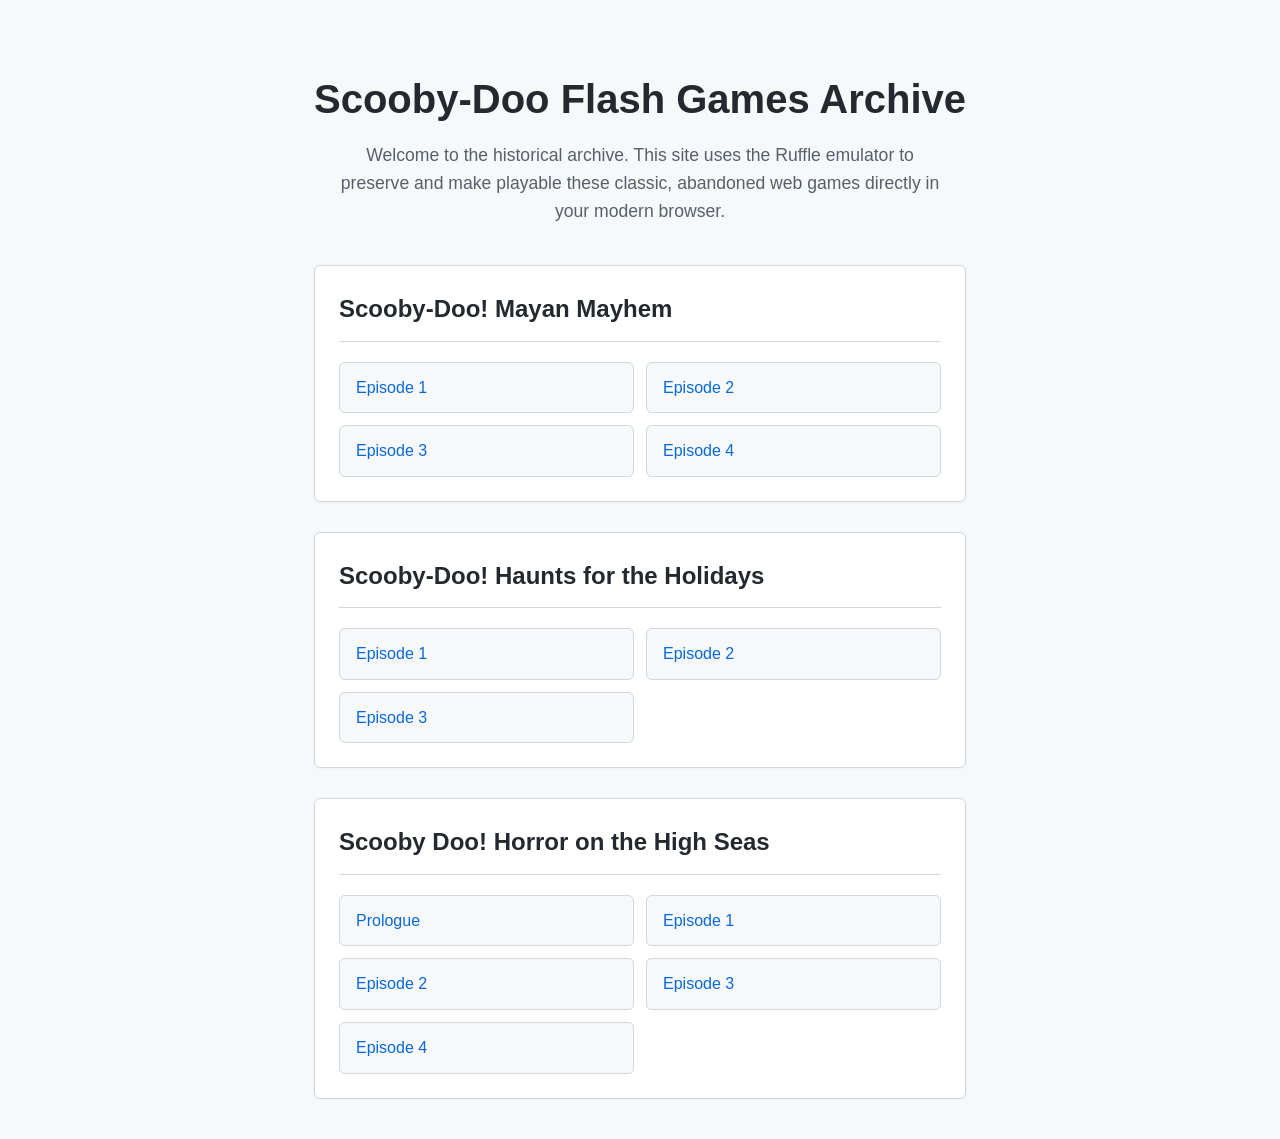
==== index.html @ fe39c6d1 "first commit" ====
<!DOCTYPE html>
<html lang="en">

<head>
    <meta charset="UTF-8">
    <meta name="viewport" content="width=device-width, initial-scale=1.0">
    <title>Scooby-Doo Flash Games Archive</title>
    <link rel="stylesheet" href="style.css">
</head>

<body>
    <div class="container">
        <header>
            <h1>Scooby-Doo Flash Games Archive</h1>
            <p>Welcome to the historical archive. This site uses the Ruffle emulator to preserve and make playable these
                classic, abandoned web games directly in your modern browser.</p>
        </header>

        <main class="games-grid">
            <!-- Mayan Mayhem -->
            <section class="series-card">
                <h2>Scooby-Doo! Mayan Mayhem</h2>
                <ul class="episode-list">
                    <li><a href="play.html?game=mayan-mayhem/episode-1.swf">Episode 1</a></li>
                    <li><a href="play.html?game=mayan-mayhem/episode-2.swf">Episode 2</a></li>
                    <li><a href="play.html?game=mayan-mayhem/episode-3.swf">Episode 3</a></li>
                    <li><a href="play.html?game=mayan-mayhem/episode-4.swf">Episode 4</a></li>
                </ul>
            </section>

            <!-- Haunts for the Holidays -->
            <section class="series-card">
                <h2>Scooby-Doo! Haunts for the Holidays</h2>
                <ul class="episode-list">
                    <li><a href="play.html?game=haunts-for-the-holidays/episode-1.swf">Episode 1</a></li>
                    <li><a href="play.html?game=haunts-for-the-holidays/episode-2.swf">Episode 2</a></li>
                    <li><a href="play.html?game=haunts-for-the-holidays/episode-3.swf">Episode 3</a></li>
                </ul>
            </section>

            <!-- Horror on the High Seas -->
            <section class="series-card">
                <h2>Scooby Doo! Horror on the High Seas</h2>
                <ul class="episode-list">
                    <li><a href="play.html?game=high-seas/prologue.swf">Prologue</a></li>
                    <li><a href="play.html?game=high-seas/episode-1.swf">Episode 1</a></li>
                    <li><a href="play.html?game=high-seas/episode-2.swf">Episode 2</a></li>
                    <li><a href="play.html?game=high-seas/episode-3.swf">Episode 3</a></li>
                    <li><a href="play.html?game=high-seas/episode-4.swf">Episode 4</a></li>
                </ul>
            </section>
        </main>
    </div>
</body>

</html>
---- style.css ----
:root {
    --bg-color: #f6f8fa;
    --text-color: #24292f;
    --link-color: #0969da;
    --border-color: #d0d7de;
    --card-bg: #ffffff;
    --radius: 6px;
    --font-sans: -apple-system, BlinkMacSystemFont, "Segoe UI", "Noto Sans", Helvetica, Arial, sans-serif;
}

* {
    box-sizing: border-box;
}

body {
    font-family: var(--font-sans);
    background-color: var(--bg-color);
    color: var(--text-color);
    line-height: 1.6;
    margin: 0;
    padding: 0;
    display: flex;
    flex-direction: column;
    min-height: 100vh;
}

.container {
    max-width: 900px;
    margin: 0 auto;
    padding: 40px 20px;
    flex: 1;
}

header {
    margin-bottom: 40px;
    text-align: center;
}

header h1 {
    font-size: 2.5rem;
    margin-bottom: 10px;
    font-weight: 600;
}

header p {
    font-size: 1.1rem;
    color: #57606a;
    max-width: 600px;
    margin: 0 auto;
}

.games-grid {
    display: flex;
    flex-direction: column;
    gap: 30px;
}

.series-card {
    background-color: var(--card-bg);
    border: 1px solid var(--border-color);
    border-radius: var(--radius);
    padding: 24px;
    box-shadow: 0 1px 3px rgba(0, 0, 0, 0.04);
}

.series-card h2 {
    margin-top: 0;
    font-size: 1.5rem;
    border-bottom: 1px solid var(--border-color);
    padding-bottom: 12px;
    margin-bottom: 20px;
}

ul.episode-list {
    list-style: none;
    padding: 0;
    margin: 0;
    display: grid;
    grid-template-columns: repeat(auto-fill, minmax(200px, 1fr));
    gap: 12px;
}

ul.episode-list li a {
    display: block;
    padding: 12px 16px;
    background-color: var(--bg-color);
    border: 1px solid var(--border-color);
    border-radius: var(--radius);
    color: var(--link-color);
    text-decoration: none;
    font-weight: 500;
    transition: all 0.2s ease;
}

ul.episode-list li a:hover {
    background-color: #f3f4f6;
    border-color: #8c959f;
}

/* Play Page Specific Styles */
.nav-bar {
    margin-bottom: 20px;
}

.back-link {
    color: var(--link-color);
    text-decoration: none;
    display: inline-flex;
    align-items: center;
    font-weight: 500;
    padding: 6px 12px;
    border: 1px solid transparent;
    border-radius: var(--radius);
    transition: background-color 0.2s;
}

.back-link:hover {
    background-color: rgba(9, 105, 218, 0.1);
    text-decoration: underline;
}

.player-container {
    background-color: #000;
    border-radius: var(--radius);
    overflow: hidden;
    box-shadow: 0 4px 12px rgba(0, 0, 0, 0.15);
    display: block;
    width: 100%;
    aspect-ratio: 4 / 3;
    min-height: 500px;
    margin: 0 auto;
}

#ruffle-player,
ruffle-player {
    width: 100%;
    height: 100%;
    display: block;
}

.error-message {
    padding: 20px;
    background-color: #ffebe9;
    border: 1px solid #ffd8d6;
    color: #cf222e;
    border-radius: var(--radius);
    margin-bottom: 20px;
}
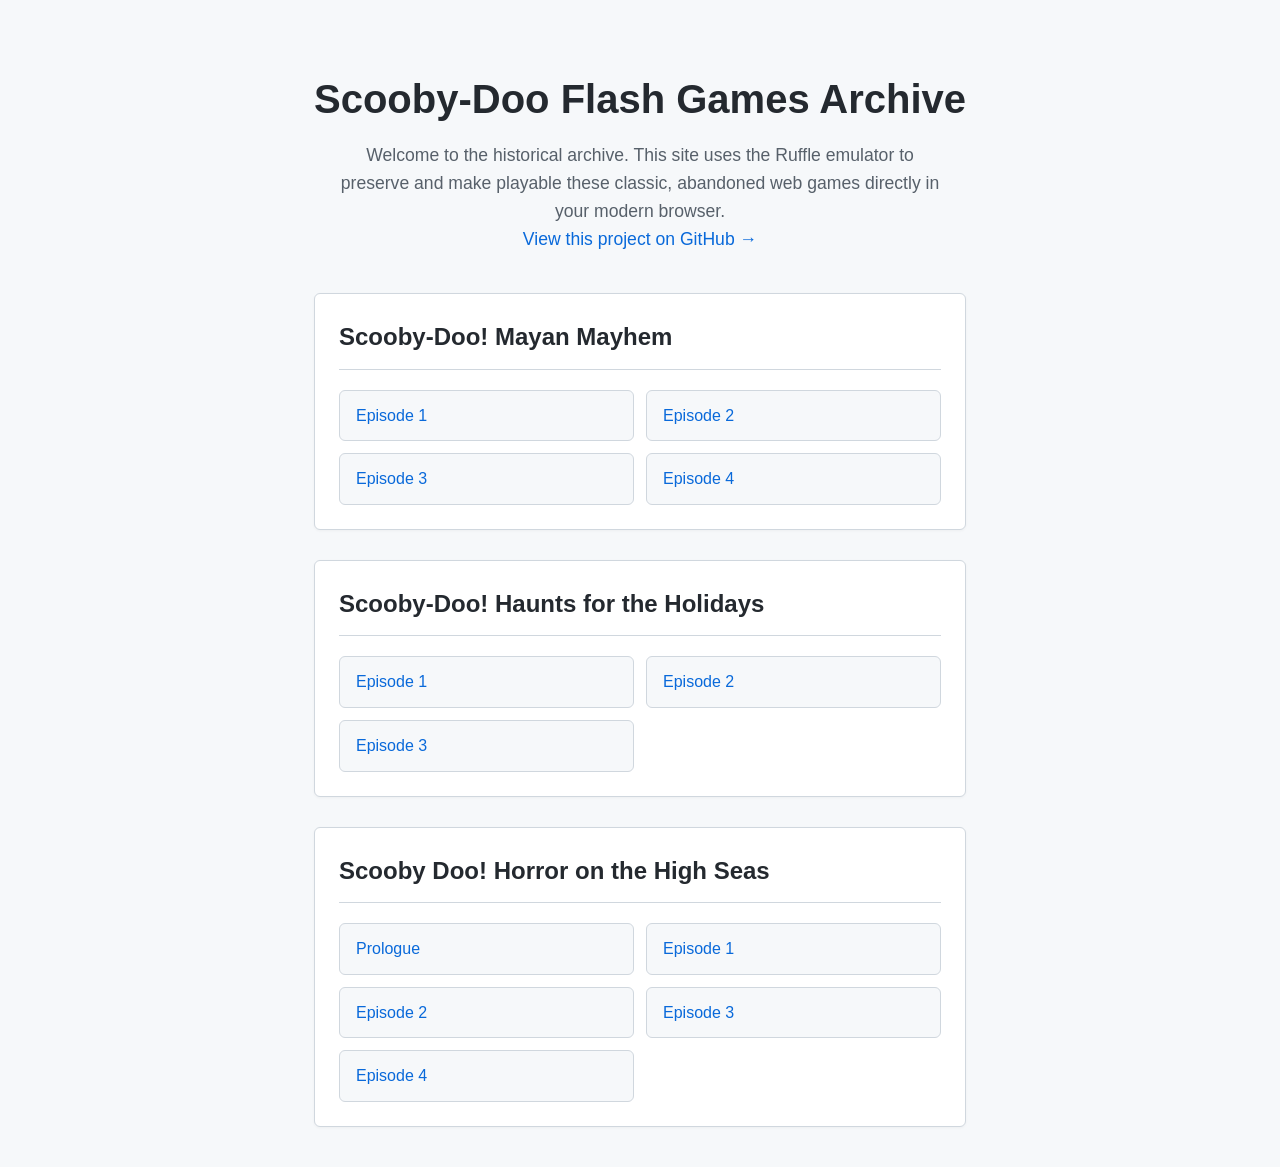
==== commit 6c243545: "Add a new `README.md` file and a GitHub project link to `index.html`" ====
--- a/index.html
+++ b/index.html
@@ -14,6 +14,9 @@
             <h1>Scooby-Doo Flash Games Archive</h1>
             <p>Welcome to the historical archive. This site uses the Ruffle emulator to preserve and make playable these
                 classic, abandoned web games directly in your modern browser.</p>
+            <p><a href="https://github.com/tanehans/Scooby-Doo-Flash-Games" target="_blank"
+                    style="color: var(--link-color); text-decoration: none; font-weight: 500;">View this project on
+                    GitHub &rarr;</a></p>
         </header>
 
         <main class="games-grid">
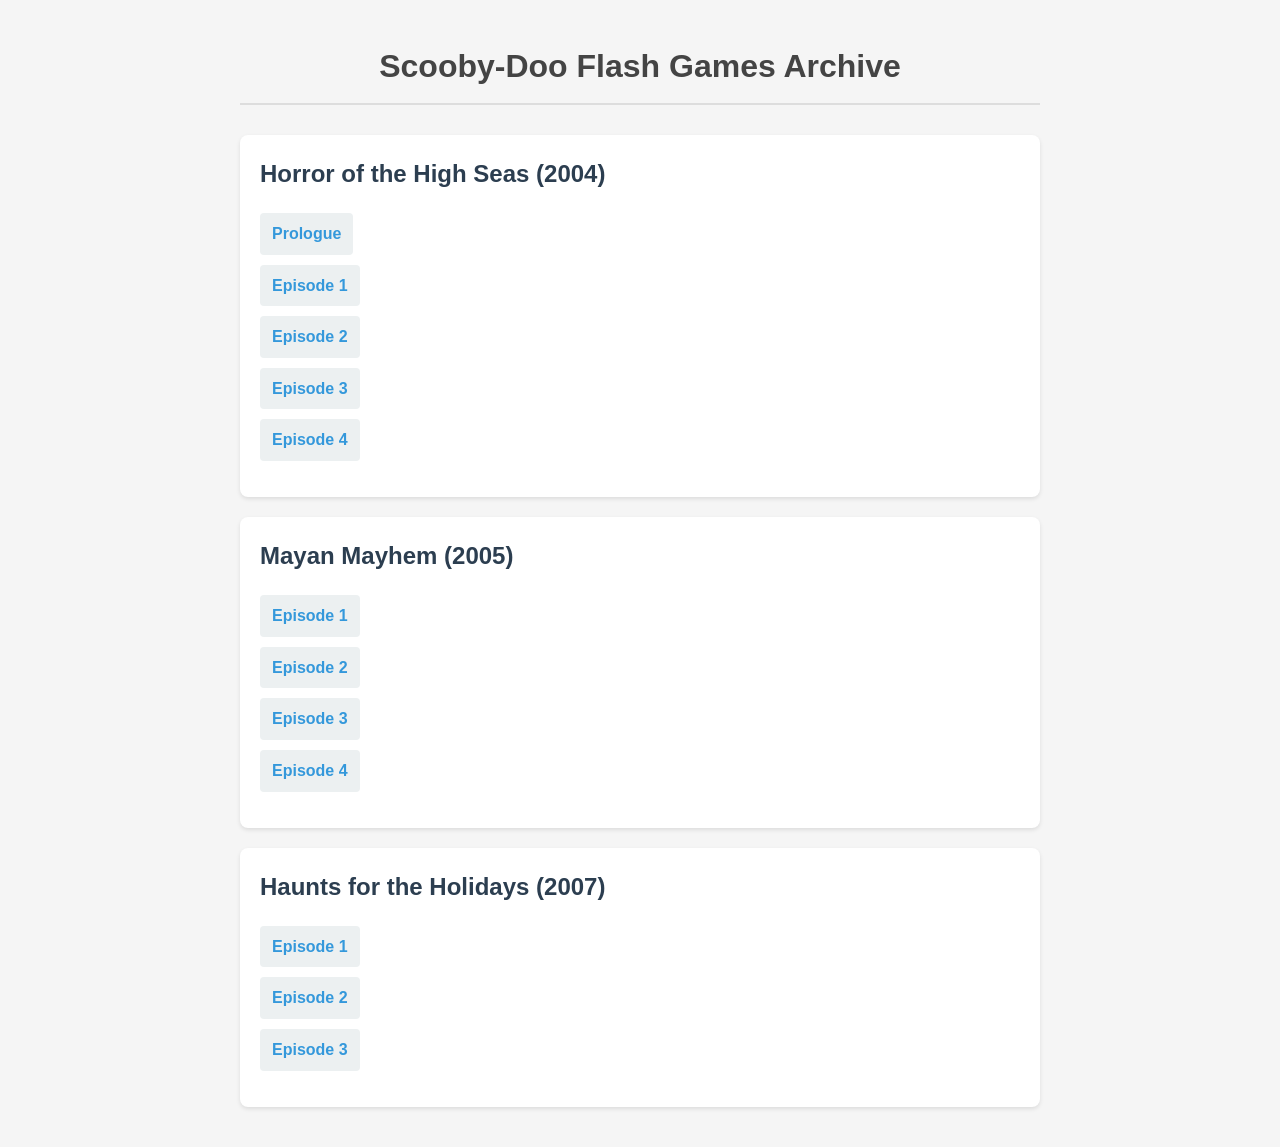
==== commit 437e45e2: "Embed CSS directly into HTML files, update game loading and linking logic, and remove `.gitignore`, " ====
--- a/index.html
+++ b/index.html
@@ -5,55 +5,114 @@
     <meta charset="UTF-8">
     <meta name="viewport" content="width=device-width, initial-scale=1.0">
     <title>Scooby-Doo Flash Games Archive</title>
-    <link rel="stylesheet" href="style.css">
+    <style>
+        body {
+            font-family: 'Segoe UI', Tahoma, Geneva, Verdana, sans-serif;
+            line-height: 1.6;
+            color: #333;
+            max-width: 800px;
+            margin: 0 auto;
+            padding: 20px;
+            background-color: #f5f5f5;
+        }
+
+        h1 {
+            color: #444;
+            text-align: center;
+            border-bottom: 2px solid #ddd;
+            padding-bottom: 10px;
+            margin-bottom: 30px;
+        }
+
+        .game-section {
+            background-color: #fff;
+            border-radius: 8px;
+            padding: 20px;
+            margin-bottom: 20px;
+            box-shadow: 0 2px 4px rgba(0, 0, 0, 0.1);
+        }
+
+        .game-title {
+            margin-top: 0;
+            color: #2c3e50;
+        }
+
+        ul {
+            list-style-type: none;
+            padding: 0;
+        }
+
+        li {
+            margin-bottom: 10px;
+        }
+
+        a {
+            color: #3498db;
+            text-decoration: none;
+            font-weight: bold;
+            display: inline-block;
+            padding: 8px 12px;
+            background-color: #ecf0f1;
+            border-radius: 4px;
+            transition: background-color 0.3s;
+        }
+
+        a:hover {
+            text-decoration: underline;
+            background-color: #d5dbdb;
+        }
+    </style>
 </head>
 
 <body>
-    <div class="container">
-        <header>
-            <h1>Scooby-Doo Flash Games Archive</h1>
-            <p>Welcome to the historical archive. This site uses the Ruffle emulator to preserve and make playable these
-                classic, abandoned web games directly in your modern browser.</p>
-            <p><a href="https://github.com/tanehans/Scooby-Doo-Flash-Games" target="_blank"
-                    style="color: var(--link-color); text-decoration: none; font-weight: 500;">View this project on
-                    GitHub &rarr;</a></p>
-        </header>
+    <h1>Scooby-Doo Flash Games Archive</h1>
 
-        <main class="games-grid">
-            <!-- Mayan Mayhem -->
-            <section class="series-card">
-                <h2>Scooby-Doo! Mayan Mayhem</h2>
-                <ul class="episode-list">
-                    <li><a href="play.html?game=mayan-mayhem/episode-1.swf">Episode 1</a></li>
-                    <li><a href="play.html?game=mayan-mayhem/episode-2.swf">Episode 2</a></li>
-                    <li><a href="play.html?game=mayan-mayhem/episode-3.swf">Episode 3</a></li>
-                    <li><a href="play.html?game=mayan-mayhem/episode-4.swf">Episode 4</a></li>
-                </ul>
-            </section>
+    <div class="game-section">
+        <h2 class="game-title">Horror of the High Seas (2004)</h2>
+        <ul>
+            <li><a
+                    href="play.html?file=games/high-seas/prologue.swf&title=Horror of the High Seas - Prologue">Prologue</a>
+            </li>
+            <li><a href="play.html?file=games/high-seas/episode-1.swf&title=Horror of the High Seas - Episode 1">Episode
+                    1</a></li>
+            <li><a href="play.html?file=games/high-seas/episode-2.swf&title=Horror of the High Seas - Episode 2">Episode
+                    2</a></li>
+            <li><a href="play.html?file=games/high-seas/episode-3.swf&title=Horror of the High Seas - Episode 3">Episode
+                    3</a></li>
+            <li><a href="play.html?file=games/high-seas/episode-4.swf&title=Horror of the High Seas - Episode 4">Episode
+                    4</a></li>
+        </ul>
+    </div>
 
-            <!-- Haunts for the Holidays -->
-            <section class="series-card">
-                <h2>Scooby-Doo! Haunts for the Holidays</h2>
-                <ul class="episode-list">
-                    <li><a href="play.html?game=haunts-for-the-holidays/episode-1.swf">Episode 1</a></li>
-                    <li><a href="play.html?game=haunts-for-the-holidays/episode-2.swf">Episode 2</a></li>
-                    <li><a href="play.html?game=haunts-for-the-holidays/episode-3.swf">Episode 3</a></li>
-                </ul>
-            </section>
+    <div class="game-section">
+        <h2 class="game-title">Mayan Mayhem (2005)</h2>
+        <ul>
+            <li><a href="play.html?file=games/mayan-mayhem/episode-1.swf&title=Mayan Mayhem - Episode 1">Episode 1</a>
+            </li>
+            <li><a href="play.html?file=games/mayan-mayhem/episode-2.swf&title=Mayan Mayhem - Episode 2">Episode 2</a>
+            </li>
+            <li><a href="play.html?file=games/mayan-mayhem/episode-3.swf&title=Mayan Mayhem - Episode 3">Episode 3</a>
+            </li>
+            <li><a href="play.html?file=games/mayan-mayhem/episode-4.swf&title=Mayan Mayhem - Episode 4">Episode 4</a>
+            </li>
+        </ul>
+    </div>
 
-            <!-- Horror on the High Seas -->
-            <section class="series-card">
-                <h2>Scooby Doo! Horror on the High Seas</h2>
-                <ul class="episode-list">
-                    <li><a href="play.html?game=high-seas/prologue.swf">Prologue</a></li>
-                    <li><a href="play.html?game=high-seas/episode-1.swf">Episode 1</a></li>
-                    <li><a href="play.html?game=high-seas/episode-2.swf">Episode 2</a></li>
-                    <li><a href="play.html?game=high-seas/episode-3.swf">Episode 3</a></li>
-                    <li><a href="play.html?game=high-seas/episode-4.swf">Episode 4</a></li>
-                </ul>
-            </section>
-        </main>
+    <div class="game-section">
+        <h2 class="game-title">Haunts for the Holidays (2007)</h2>
+        <ul>
+            <li><a
+                    href="play.html?file=games/haunts-for-the-holidays/episode-1.swf&title=Haunts for the Holidays - Episode 1">Episode
+                    1</a></li>
+            <li><a
+                    href="play.html?file=games/haunts-for-the-holidays/episode-2.swf&title=Haunts for the Holidays - Episode 2">Episode
+                    2</a></li>
+            <li><a
+                    href="play.html?file=games/haunts-for-the-holidays/episode-3.swf&title=Haunts for the Holidays - Episode 3">Episode
+                    3</a></li>
+        </ul>
     </div>
+
 </body>
 
 </html>
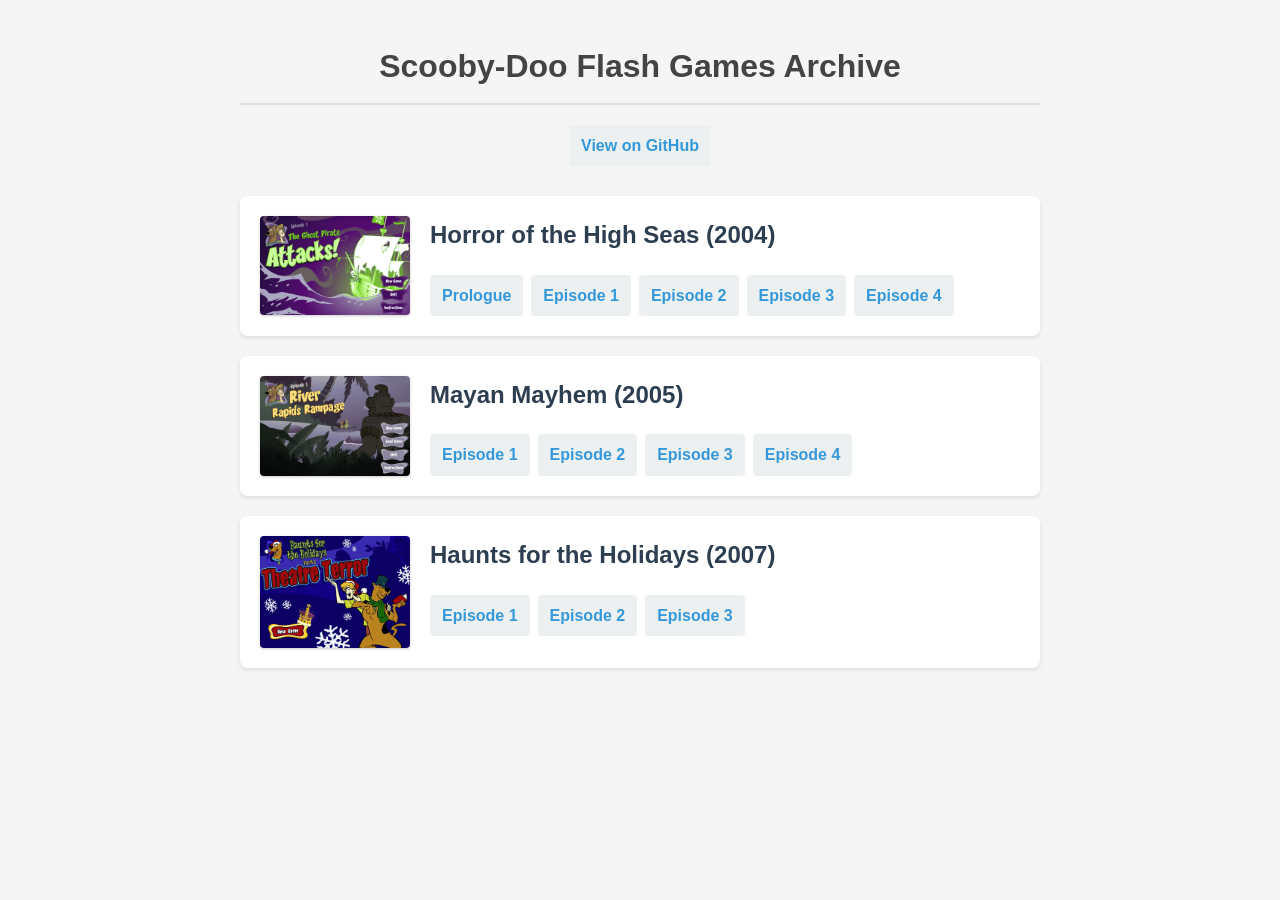
==== commit edec0d21: "Add game thumbnails to the homepage and implement episode navigation on the player page." ====
--- a/index.html
+++ b/index.html
@@ -30,6 +30,21 @@
             padding: 20px;
             margin-bottom: 20px;
             box-shadow: 0 2px 4px rgba(0, 0, 0, 0.1);
+            display: flex;
+            align-items: flex-start;
+            gap: 20px;
+        }
+
+        .game-thumbnail {
+            width: 150px;
+            height: auto;
+            border-radius: 4px;
+            box-shadow: 0 1px 3px rgba(0, 0, 0, 0.2);
+            flex-shrink: 0;
+        }
+
+        .game-content {
+            flex-grow: 1;
         }
 
         .game-title {
@@ -37,13 +52,12 @@
             color: #2c3e50;
         }
 
-        ul {
-            list-style-type: none;
+        .episode-list {
+            display: flex;
+            flex-wrap: wrap;
+            gap: 8px;
             padding: 0;
-        }
-
-        li {
-            margin-bottom: 10px;
+            margin: 0;
         }
 
         a {
@@ -66,51 +80,60 @@
 
 <body>
     <h1>Scooby-Doo Flash Games Archive</h1>
+    <div style="text-align: center; margin-top: -10px; margin-bottom: 30px;">
+        <a href="https://github.com/tanehans/scooby-doo-flash-archive" target="_blank">View on GitHub</a>
+    </div>
+
 
     <div class="game-section">
-        <h2 class="game-title">Horror of the High Seas (2004)</h2>
-        <ul>
-            <li><a
+        <img src="games/high-seas/high-seas.webp" alt="Horror of the High Seas" class="game-thumbnail">
+        <div class="game-content">
+            <h2 class="game-title">Horror of the High Seas (2004)</h2>
+            <div class="episode-list">
+                <a
                     href="play.html?file=games/high-seas/prologue.swf&title=Horror of the High Seas - Prologue">Prologue</a>
-            </li>
-            <li><a href="play.html?file=games/high-seas/episode-1.swf&title=Horror of the High Seas - Episode 1">Episode
-                    1</a></li>
-            <li><a href="play.html?file=games/high-seas/episode-2.swf&title=Horror of the High Seas - Episode 2">Episode
-                    2</a></li>
-            <li><a href="play.html?file=games/high-seas/episode-3.swf&title=Horror of the High Seas - Episode 3">Episode
-                    3</a></li>
-            <li><a href="play.html?file=games/high-seas/episode-4.swf&title=Horror of the High Seas - Episode 4">Episode
-                    4</a></li>
-        </ul>
+                <a href="play.html?file=games/high-seas/episode-1.swf&title=Horror of the High Seas - Episode 1">Episode
+                    1</a>
+                <a href="play.html?file=games/high-seas/episode-2.swf&title=Horror of the High Seas - Episode 2">Episode
+                    2</a>
+                <a href="play.html?file=games/high-seas/episode-3.swf&title=Horror of the High Seas - Episode 3">Episode
+                    3</a>
+                <a href="play.html?file=games/high-seas/episode-4.swf&title=Horror of the High Seas - Episode 4">Episode
+                    4</a>
+            </div>
+        </div>
     </div>
 
     <div class="game-section">
-        <h2 class="game-title">Mayan Mayhem (2005)</h2>
-        <ul>
-            <li><a href="play.html?file=games/mayan-mayhem/episode-1.swf&title=Mayan Mayhem - Episode 1">Episode 1</a>
-            </li>
-            <li><a href="play.html?file=games/mayan-mayhem/episode-2.swf&title=Mayan Mayhem - Episode 2">Episode 2</a>
-            </li>
-            <li><a href="play.html?file=games/mayan-mayhem/episode-3.swf&title=Mayan Mayhem - Episode 3">Episode 3</a>
-            </li>
-            <li><a href="play.html?file=games/mayan-mayhem/episode-4.swf&title=Mayan Mayhem - Episode 4">Episode 4</a>
-            </li>
-        </ul>
+        <img src="games/mayan-mayhem/mayan-mayhem.webp" alt="Mayan Mayhem" class="game-thumbnail">
+        <div class="game-content">
+            <h2 class="game-title">Mayan Mayhem (2005)</h2>
+            <div class="episode-list">
+                <a href="play.html?file=games/mayan-mayhem/episode-1.swf&title=Mayan Mayhem - Episode 1">Episode 1</a>
+                <a href="play.html?file=games/mayan-mayhem/episode-2.swf&title=Mayan Mayhem - Episode 2">Episode 2</a>
+                <a href="play.html?file=games/mayan-mayhem/episode-3.swf&title=Mayan Mayhem - Episode 3">Episode 3</a>
+                <a href="play.html?file=games/mayan-mayhem/episode-4.swf&title=Mayan Mayhem - Episode 4">Episode 4</a>
+            </div>
+        </div>
     </div>
 
     <div class="game-section">
-        <h2 class="game-title">Haunts for the Holidays (2007)</h2>
-        <ul>
-            <li><a
+        <img src="games/haunts-for-the-holidays/haunts-for-the-holidays.webp" alt="Haunts for the Holidays"
+            class="game-thumbnail">
+        <div class="game-content">
+            <h2 class="game-title">Haunts for the Holidays (2007)</h2>
+            <div class="episode-list">
+                <a
                     href="play.html?file=games/haunts-for-the-holidays/episode-1.swf&title=Haunts for the Holidays - Episode 1">Episode
-                    1</a></li>
-            <li><a
+                    1</a>
+                <a
                     href="play.html?file=games/haunts-for-the-holidays/episode-2.swf&title=Haunts for the Holidays - Episode 2">Episode
-                    2</a></li>
-            <li><a
+                    2</a>
+                <a
                     href="play.html?file=games/haunts-for-the-holidays/episode-3.swf&title=Haunts for the Holidays - Episode 3">Episode
-                    3</a></li>
-        </ul>
+                    3</a>
+            </div>
+        </div>
     </div>
 
 </body>
